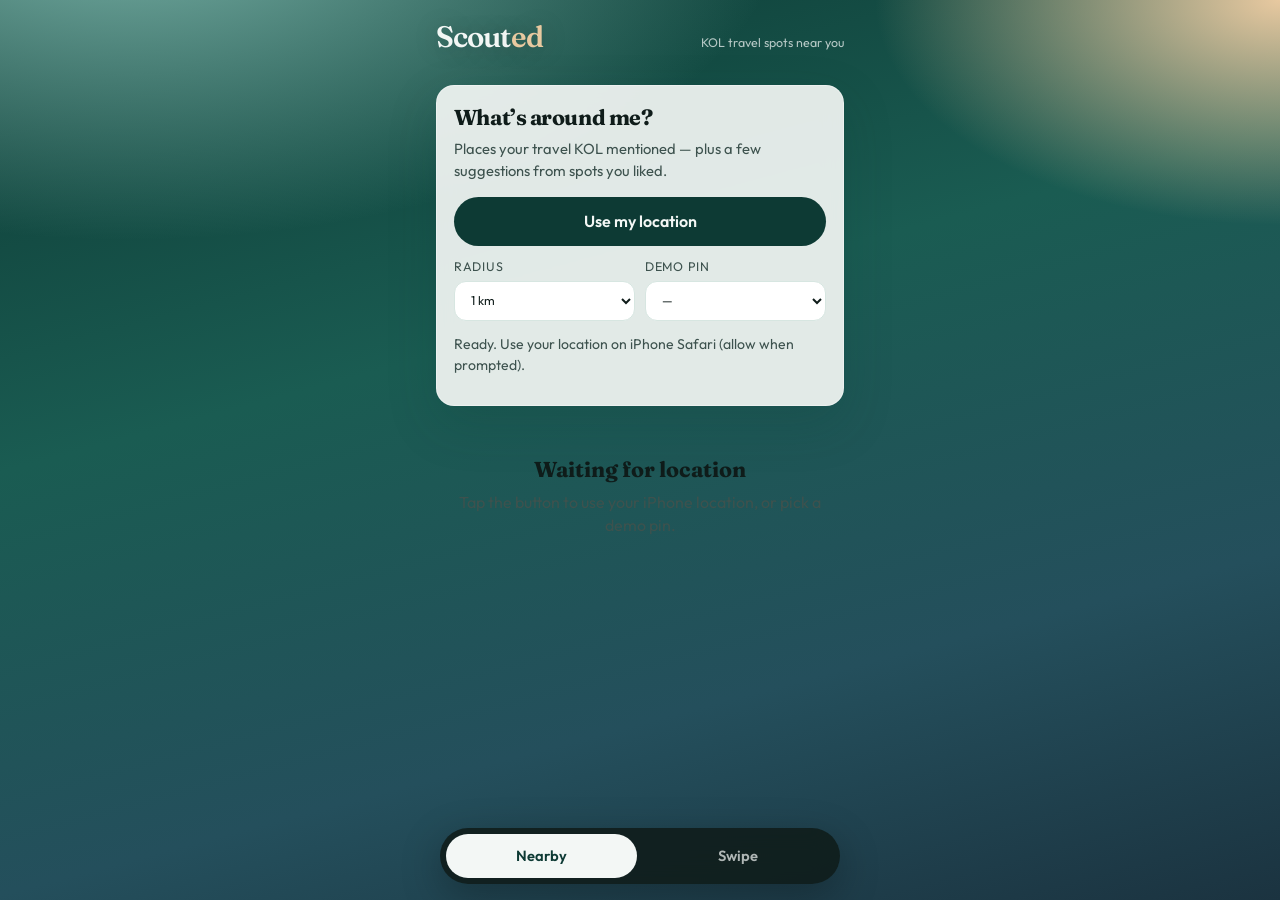
==== web/index.html @ 324a9475 "Initial Scouted travel app with Nearby, Swipe, and Hermes ingest. Ship a static mobile web UI backed" ====
<!DOCTYPE html>
<html lang="en">
  <head>
    <meta charset="utf-8" />
    <meta
      name="viewport"
      content="width=device-width, initial-scale=1, viewport-fit=cover"
    />
    <meta name="apple-mobile-web-app-capable" content="yes" />
    <meta name="theme-color" content="#0d3a34" />
    <title>Scouted — Nearby</title>
    <link rel="preconnect" href="https://fonts.googleapis.com" />
    <link rel="preconnect" href="https://fonts.gstatic.com" crossorigin />
    <link
      href="https://fonts.googleapis.com/css2?family=Fraunces:opsz,wght@9..144,500;9..144,700&family=Outfit:wght@400;600;700&display=swap"
      rel="stylesheet"
    />
    <link rel="stylesheet" href="./css/styles.css" />
  </head>
  <body>
    <div class="app">
      <header class="brand-bar">
        <div class="brand">Scout<span>ed</span></div>
        <p class="brand-sub">KOL travel spots near you</p>
      </header>

      <section class="panel">
        <h1 class="hero-line">What’s around me?</h1>
        <p class="muted">
          Places your travel KOL mentioned — plus a few suggestions from spots
          you liked.
        </p>

        <div class="controls">
          <button class="btn btn-primary" id="locate" type="button">
            Use my location
          </button>

          <div class="row">
            <label class="field">
              Radius
              <select id="radius">
                <option value="0.5">500 m</option>
                <option value="1" selected>1 km</option>
                <option value="2">2 km</option>
                <option value="5">5 km</option>
                <option value="15">15 km</option>
              </select>
            </label>
            <label class="field">
              Demo pin
              <select id="demo">
                <option value="">—</option>
                <option value="hk-central">HK Central</option>
                <option value="hk-tst">HK Tsim Sha Tsui</option>
                <option value="tokyo">Tokyo Shibuya</option>
              </select>
            </label>
          </div>
        </div>

        <p class="status" id="status"></p>
      </section>

      <div class="list" id="list" aria-live="polite"></div>
    </div>

    <nav class="nav" aria-label="Primary">
      <a class="active" href="./index.html">Nearby</a>
      <a href="./swipe.html">Swipe</a>
    </nav>

    <script type="module" src="./js/nearby.js"></script>
  </body>
</html>
---- web/css/styles.css ----
:root {
  --ink: #0f1c1a;
  --ink-soft: #3d524e;
  --foam: #f3f7f5;
  --mist: #d7e6e1;
  --sea: #1a5c52;
  --sea-deep: #0d3a34;
  --coral: #d4654a;
  --sand: #e8c9a0;
  --card: rgba(243, 247, 245, 0.92);
  --radius: 18px;
  --shadow: 0 18px 50px rgba(13, 58, 52, 0.18);
  --font-display: "Fraunces", Georgia, serif;
  --font-body: "Outfit", system-ui, sans-serif;
}

*,
*::before,
*::after {
  box-sizing: border-box;
}

html,
body {
  margin: 0;
  min-height: 100%;
}

body {
  font-family: var(--font-body);
  color: var(--ink);
  background:
    radial-gradient(1200px 600px at 10% -10%, #7eb8ad 0%, transparent 55%),
    radial-gradient(900px 500px at 100% 0%, #e8c9a0 0%, transparent 45%),
    linear-gradient(165deg, #0d3a34 0%, #1a5c52 38%, #244f5c 72%, #1b3340 100%);
  background-attachment: fixed;
  line-height: 1.45;
}

a {
  color: inherit;
  text-decoration: none;
}

.app {
  width: min(440px, 100%);
  margin: 0 auto;
  min-height: 100dvh;
  padding: 1rem 1rem 5.5rem;
  position: relative;
}

.brand-bar {
  display: flex;
  align-items: baseline;
  justify-content: space-between;
  gap: 1rem;
  margin-bottom: 1.25rem;
}

.brand {
  font-family: var(--font-display);
  font-weight: 600;
  font-size: 1.85rem;
  letter-spacing: -0.03em;
  color: var(--foam);
  text-shadow: 0 2px 24px rgba(0, 0, 0, 0.25);
}

.brand span {
  color: var(--sand);
}

.brand-sub {
  font-size: 0.78rem;
  color: rgba(243, 247, 245, 0.72);
  text-align: right;
  max-width: 9rem;
}

.panel {
  background: var(--card);
  backdrop-filter: blur(10px);
  border-radius: var(--radius);
  padding: 1rem 1.05rem;
  box-shadow: var(--shadow);
  border: 1px solid rgba(255, 255, 255, 0.35);
}

.hero-line {
  font-family: var(--font-display);
  font-size: 1.35rem;
  margin: 0 0 0.35rem;
  letter-spacing: -0.02em;
}

.muted {
  color: var(--ink-soft);
  font-size: 0.92rem;
  margin: 0;
}

.controls {
  display: grid;
  gap: 0.75rem;
  margin-top: 1rem;
}

.row {
  display: flex;
  gap: 0.6rem;
  flex-wrap: wrap;
  align-items: center;
}

label.field {
  display: grid;
  gap: 0.3rem;
  flex: 1;
  min-width: 120px;
  font-size: 0.78rem;
  color: var(--ink-soft);
  text-transform: uppercase;
  letter-spacing: 0.06em;
}

select,
input[type="number"] {
  font: inherit;
  border: 1px solid var(--mist);
  background: #fff;
  border-radius: 12px;
  padding: 0.65rem 0.75rem;
  color: var(--ink);
}

.btn {
  appearance: none;
  border: none;
  font: inherit;
  font-weight: 600;
  border-radius: 999px;
  padding: 0.8rem 1.15rem;
  cursor: pointer;
  transition: transform 0.15s ease, background 0.15s ease, opacity 0.15s ease;
}

.btn:active {
  transform: scale(0.98);
}

.btn-primary {
  background: var(--sea-deep);
  color: var(--foam);
  width: 100%;
}

.btn-primary:hover {
  background: var(--sea);
}

.btn-ghost {
  background: transparent;
  color: var(--sea-deep);
  border: 1px solid var(--mist);
}

.btn-coral {
  background: var(--coral);
  color: #fff;
}

.btn-sea {
  background: var(--sea);
  color: #fff;
}

.status {
  margin-top: 0.85rem;
  font-size: 0.88rem;
  color: var(--ink-soft);
  min-height: 1.2em;
}

.status.error {
  color: #9b2c2c;
}

.list {
  display: grid;
  gap: 0.75rem;
  margin-top: 1rem;
}

.place-card {
  background: #fff;
  border-radius: 16px;
  padding: 0.95rem 1rem;
  border: 1px solid rgba(26, 92, 82, 0.08);
  animation: rise 0.45s ease both;
}

@keyframes rise {
  from {
    opacity: 0;
    transform: translateY(10px);
  }
  to {
    opacity: 1;
    transform: none;
  }
}

.place-card h3 {
  margin: 0 0 0.25rem;
  font-family: var(--font-display);
  font-size: 1.15rem;
  letter-spacing: -0.02em;
}

.meta {
  display: flex;
  flex-wrap: wrap;
  gap: 0.4rem;
  margin: 0.45rem 0 0.55rem;
}

.chip {
  font-size: 0.72rem;
  padding: 0.22rem 0.55rem;
  border-radius: 999px;
  background: var(--mist);
  color: var(--sea-deep);
}

.chip.origin-like {
  background: #f6e2d4;
  color: #8a3b28;
}

.chip.origin-kol {
  background: #d9ebe6;
  color: var(--sea-deep);
}

.distance {
  font-weight: 700;
  color: var(--sea);
  font-size: 0.9rem;
}

.empty {
  text-align: center;
  padding: 2rem 1rem;
  color: var(--ink-soft);
}

.empty strong {
  display: block;
  font-family: var(--font-display);
  font-size: 1.35rem;
  color: var(--ink);
  margin-bottom: 0.35rem;
}

.nav {
  position: fixed;
  left: 50%;
  bottom: 1rem;
  transform: translateX(-50%);
  width: min(400px, calc(100% - 1.5rem));
  display: grid;
  grid-template-columns: 1fr 1fr;
  gap: 0.4rem;
  padding: 0.4rem;
  background: rgba(15, 28, 26, 0.88);
  backdrop-filter: blur(12px);
  border-radius: 999px;
  box-shadow: 0 12px 40px rgba(0, 0, 0, 0.28);
  z-index: 20;
}

.nav a {
  text-align: center;
  color: rgba(243, 247, 245, 0.7);
  font-weight: 600;
  font-size: 0.92rem;
  padding: 0.7rem 0.5rem;
  border-radius: 999px;
}

.nav a.active {
  background: var(--foam);
  color: var(--sea-deep);
}

/* Swipe deck */
.deck-wrap {
  margin-top: 1rem;
  min-height: 420px;
  position: relative;
}

.swipe-card {
  position: absolute;
  inset: 0;
  background: #fff;
  border-radius: 22px;
  padding: 1.25rem 1.2rem 1.4rem;
  box-shadow: var(--shadow);
  border: 1px solid rgba(255, 255, 255, 0.5);
  display: flex;
  flex-direction: column;
  gap: 0.55rem;
  touch-action: none;
  user-select: none;
  transition: box-shadow 0.2s ease;
}

.swipe-card h2 {
  font-family: var(--font-display);
  font-size: 1.7rem;
  margin: 0;
  letter-spacing: -0.03em;
}

.swipe-card .desc {
  color: var(--ink-soft);
  flex: 1;
}

.swipe-actions {
  display: grid;
  grid-template-columns: 1fr 1fr;
  gap: 0.75rem;
  margin-top: 1rem;
}

.stamp {
  position: absolute;
  top: 1.2rem;
  font-family: var(--font-display);
  font-size: 1.6rem;
  font-weight: 700;
  padding: 0.2rem 0.55rem;
  border: 3px solid;
  border-radius: 8px;
  opacity: 0;
  transform: rotate(-12deg);
  pointer-events: none;
}

.stamp.like {
  left: 1rem;
  color: var(--sea);
  border-color: var(--sea);
}

.stamp.nope {
  right: 1rem;
  color: var(--coral);
  border-color: var(--coral);
  transform: rotate(12deg);
}

.quote {
  font-size: 0.9rem;
  font-style: italic;
  color: var(--ink-soft);
  border-left: 3px solid var(--sand);
  padding-left: 0.65rem;
  margin: 0.25rem 0 0;
}

@media (prefers-reduced-motion: reduce) {
  .place-card,
  .btn,
  .swipe-card {
    animation: none;
    transition: none;
  }
}
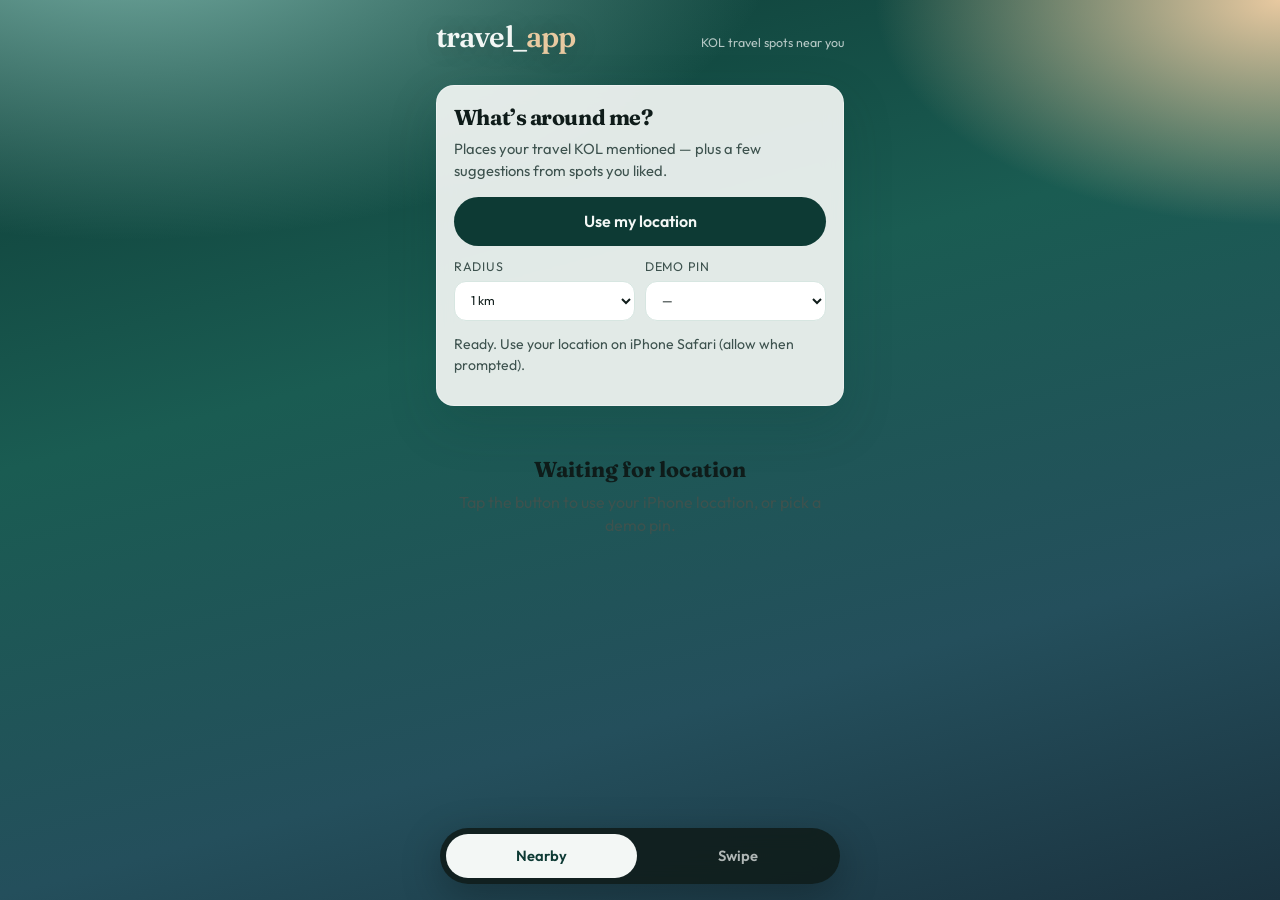
==== commit 9525356d: "Rename brand from Scouted to travel_app across UI and docs. Co-authored-by: Cursor <cursoragent@curs" ====
--- a/web/index.html
+++ b/web/index.html
@@ -8,7 +8,7 @@
     />
     <meta name="apple-mobile-web-app-capable" content="yes" />
     <meta name="theme-color" content="#0d3a34" />
-    <title>Scouted — Nearby</title>
+    <title>travel_app — Nearby</title>
     <link rel="preconnect" href="https://fonts.googleapis.com" />
     <link rel="preconnect" href="https://fonts.gstatic.com" crossorigin />
     <link
@@ -20,7 +20,7 @@
   <body>
     <div class="app">
       <header class="brand-bar">
-        <div class="brand">Scout<span>ed</span></div>
+        <div class="brand">travel_<span>app</span></div>
         <p class="brand-sub">KOL travel spots near you</p>
       </header>
 
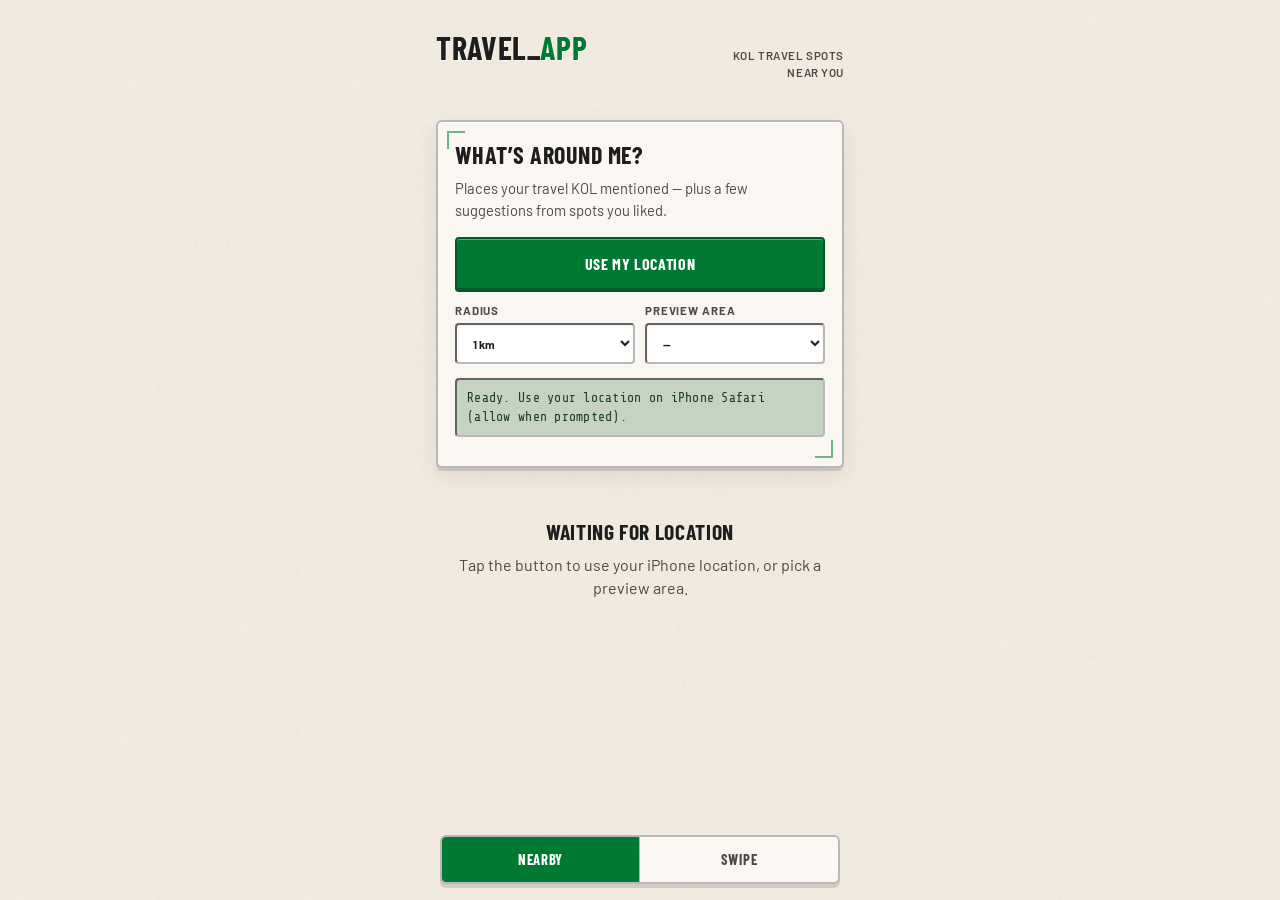
==== commit a327b7b8: "Add Preview area UX with All in area filter and Fuji-inspired UI. Rename demo pin to Preview area, f" ====
--- a/web/index.html
+++ b/web/index.html
@@ -7,12 +7,12 @@
       content="width=device-width, initial-scale=1, viewport-fit=cover"
     />
     <meta name="apple-mobile-web-app-capable" content="yes" />
-    <meta name="theme-color" content="#0d3a34" />
+    <meta name="theme-color" content="#007A33" />
     <title>travel_app — Nearby</title>
     <link rel="preconnect" href="https://fonts.googleapis.com" />
     <link rel="preconnect" href="https://fonts.gstatic.com" crossorigin />
     <link
-      href="https://fonts.googleapis.com/css2?family=Fraunces:opsz,wght@9..144,500;9..144,700&family=Outfit:wght@400;600;700&display=swap"
+      href="https://fonts.googleapis.com/css2?family=Barlow+Condensed:wght@600;700&family=Barlow:wght@400;600;700&family=Share+Tech+Mono&display=swap"
       rel="stylesheet"
     />
     <link rel="stylesheet" href="./css/styles.css" />
@@ -24,7 +24,7 @@
         <p class="brand-sub">KOL travel spots near you</p>
       </header>
 
-      <section class="panel">
+      <section class="panel viewfinder-panel">
         <h1 class="hero-line">What’s around me?</h1>
         <p class="muted">
           Places your travel KOL mentioned — plus a few suggestions from spots
@@ -40,6 +40,7 @@
             <label class="field">
               Radius
               <select id="radius">
+                <option value="all" id="radius-all" hidden>All in area</option>
                 <option value="0.5">500 m</option>
                 <option value="1" selected>1 km</option>
                 <option value="2">2 km</option>
@@ -48,18 +49,15 @@
               </select>
             </label>
             <label class="field">
-              Demo pin
+              Preview area
               <select id="demo">
                 <option value="">—</option>
-                <option value="hk-central">HK Central</option>
-                <option value="hk-tst">HK Tsim Sha Tsui</option>
-                <option value="tokyo">Tokyo Shibuya</option>
               </select>
             </label>
           </div>
         </div>
 
-        <p class="status" id="status"></p>
+        <p class="status lcd" id="status"></p>
       </section>
 
       <div class="list" id="list" aria-live="polite"></div>
--- a/web/css/styles.css
+++ b/web/css/styles.css
@@ -1,17 +1,21 @@
 :root {
-  --ink: #0f1c1a;
-  --ink-soft: #3d524e;
-  --foam: #f3f7f5;
-  --mist: #d7e6e1;
-  --sea: #1a5c52;
-  --sea-deep: #0d3a34;
-  --coral: #d4654a;
-  --sand: #e8c9a0;
-  --card: rgba(243, 247, 245, 0.92);
-  --radius: 18px;
-  --shadow: 0 18px 50px rgba(13, 58, 52, 0.18);
-  --font-display: "Fraunces", Georgia, serif;
-  --font-body: "Outfit", system-ui, sans-serif;
+  --fuji-green: #007a33;
+  --fuji-green-bright: #00a651;
+  --fuji-green-dark: #005a26;
+  --cream: #f2ebe0;
+  --plastic: #faf7f2;
+  --charcoal: #1e1e1e;
+  --ink-soft: #4a4a4a;
+  --silver: #b8b8b8;
+  --film-orange: #e8641a;
+  --lcd-bg: #c5d4c0;
+  --lcd-text: #1a3d22;
+  --card: var(--plastic);
+  --radius: 6px;
+  --shadow: 0 3px 0 rgba(0, 0, 0, 0.12), 0 8px 24px rgba(0, 0, 0, 0.08);
+  --font-display: "Barlow Condensed", "Helvetica Neue", Arial, sans-serif;
+  --font-body: "Barlow", "Helvetica Neue", Arial, sans-serif;
+  --font-lcd: "Share Tech Mono", "Courier New", monospace;
 }
 
 *,
@@ -28,13 +32,20 @@
 
 body {
   font-family: var(--font-body);
-  color: var(--ink);
-  background:
-    radial-gradient(1200px 600px at 10% -10%, #7eb8ad 0%, transparent 55%),
-    radial-gradient(900px 500px at 100% 0%, #e8c9a0 0%, transparent 45%),
-    linear-gradient(165deg, #0d3a34 0%, #1a5c52 38%, #244f5c 72%, #1b3340 100%);
-  background-attachment: fixed;
+  color: var(--charcoal);
+  background: var(--cream);
   line-height: 1.45;
+  position: relative;
+}
+
+body::before {
+  content: "";
+  position: fixed;
+  inset: 0;
+  pointer-events: none;
+  opacity: 0.04;
+  background-image: url("data:image/svg+xml,%3Csvg viewBox='0 0 200 200' xmlns='http://www.w3.org/2000/svg'%3E%3Cfilter id='n'%3E%3CfeTurbulence type='fractalNoise' baseFrequency='0.85' numOctaves='4' stitchTiles='stitch'/%3E%3C/filter%3E%3Crect width='100%25' height='100%25' filter='url(%23n)'/%3E%3C/svg%3E");
+  z-index: 0;
 }
 
 a {
@@ -48,6 +59,7 @@
   min-height: 100dvh;
   padding: 1rem 1rem 5.5rem;
   position: relative;
+  z-index: 1;
 }
 
 .brand-bar {
@@ -56,42 +68,78 @@
   justify-content: space-between;
   gap: 1rem;
   margin-bottom: 1.25rem;
+  padding: 0.5rem 0;
 }
 
 .brand {
   font-family: var(--font-display);
-  font-weight: 600;
-  font-size: 1.85rem;
-  letter-spacing: -0.03em;
-  color: var(--foam);
-  text-shadow: 0 2px 24px rgba(0, 0, 0, 0.25);
+  font-weight: 700;
+  font-size: 2rem;
+  letter-spacing: 0.02em;
+  text-transform: uppercase;
+  color: var(--charcoal);
+  text-shadow: 1px 1px 0 rgba(255, 255, 255, 0.6);
 }
 
 .brand span {
-  color: var(--sand);
+  color: var(--fuji-green);
 }
 
 .brand-sub {
-  font-size: 0.78rem;
-  color: rgba(243, 247, 245, 0.72);
+  font-size: 0.72rem;
+  color: var(--ink-soft);
   text-align: right;
   max-width: 9rem;
+  text-transform: uppercase;
+  letter-spacing: 0.05em;
+  font-weight: 600;
 }
 
 .panel {
-  background: var(--card);
-  backdrop-filter: blur(10px);
+  background: var(--plastic);
   border-radius: var(--radius);
   padding: 1rem 1.05rem;
-  box-shadow: var(--shadow);
-  border: 1px solid rgba(255, 255, 255, 0.35);
+  box-shadow:
+    inset 0 1px 0 rgba(255, 255, 255, 0.9),
+    var(--shadow);
+  border: 2px solid var(--silver);
+}
+
+.viewfinder-panel {
+  position: relative;
+}
+
+.viewfinder-panel::before,
+.viewfinder-panel::after {
+  content: "";
+  position: absolute;
+  width: 18px;
+  height: 18px;
+  border-color: var(--fuji-green);
+  border-style: solid;
+  opacity: 0.55;
+  pointer-events: none;
+}
+
+.viewfinder-panel::before {
+  top: 0.55rem;
+  left: 0.55rem;
+  border-width: 2px 0 0 2px;
+}
+
+.viewfinder-panel::after {
+  bottom: 0.55rem;
+  right: 0.55rem;
+  border-width: 0 2px 2px 0;
 }
 
 .hero-line {
   font-family: var(--font-display);
-  font-size: 1.35rem;
+  font-size: 1.5rem;
   margin: 0 0 0.35rem;
-  letter-spacing: -0.02em;
+  letter-spacing: 0.02em;
+  text-transform: uppercase;
+  color: var(--charcoal);
 }
 
 .muted {
@@ -118,72 +166,102 @@
   gap: 0.3rem;
   flex: 1;
   min-width: 120px;
-  font-size: 0.78rem;
-  color: var(--ink-soft);
-  text-transform: uppercase;
-  letter-spacing: 0.06em;
+  font-size: 0.72rem;
+  color: var(--ink-soft);
+  text-transform: uppercase;
+  letter-spacing: 0.08em;
+  font-weight: 700;
 }
 
 select,
 input[type="number"] {
   font: inherit;
-  border: 1px solid var(--mist);
+  border: 2px inset var(--silver);
   background: #fff;
-  border-radius: 12px;
+  border-radius: 4px;
   padding: 0.65rem 0.75rem;
-  color: var(--ink);
+  color: var(--charcoal);
+  box-shadow: inset 0 1px 3px rgba(0, 0, 0, 0.08);
 }
 
 .btn {
   appearance: none;
-  border: none;
+  border: 2px solid var(--fuji-green-dark);
   font: inherit;
-  font-weight: 600;
-  border-radius: 999px;
+  font-weight: 700;
+  font-family: var(--font-display);
+  text-transform: uppercase;
+  letter-spacing: 0.04em;
+  border-radius: 4px;
   padding: 0.8rem 1.15rem;
   cursor: pointer;
-  transition: transform 0.15s ease, background 0.15s ease, opacity 0.15s ease;
+  transition: transform 0.1s ease, background 0.1s ease;
+  box-shadow:
+    inset 0 1px 0 rgba(255, 255, 255, 0.35),
+    0 2px 0 var(--fuji-green-dark);
 }
 
 .btn:active {
-  transform: scale(0.98);
+  transform: translateY(1px);
+  box-shadow: inset 0 1px 2px rgba(0, 0, 0, 0.2);
 }
 
 .btn-primary {
-  background: var(--sea-deep);
-  color: var(--foam);
+  background: var(--fuji-green);
+  color: #fff;
   width: 100%;
 }
 
 .btn-primary:hover {
-  background: var(--sea);
+  background: var(--fuji-green-bright);
 }
 
 .btn-ghost {
-  background: transparent;
-  color: var(--sea-deep);
-  border: 1px solid var(--mist);
+  background: var(--cream);
+  color: var(--charcoal);
+  border-color: var(--silver);
+  box-shadow:
+    inset 0 1px 0 rgba(255, 255, 255, 0.8),
+    0 2px 0 #999;
 }
 
 .btn-coral {
-  background: var(--coral);
+  background: var(--film-orange);
   color: #fff;
+  border-color: #b84a12;
+  box-shadow:
+    inset 0 1px 0 rgba(255, 255, 255, 0.3),
+    0 2px 0 #b84a12;
 }
 
 .btn-sea {
-  background: var(--sea);
+  background: var(--fuji-green);
   color: #fff;
+  border-color: var(--fuji-green-dark);
+  box-shadow:
+    inset 0 1px 0 rgba(255, 255, 255, 0.35),
+    0 2px 0 var(--fuji-green-dark);
 }
 
 .status {
   margin-top: 0.85rem;
-  font-size: 0.88rem;
-  color: var(--ink-soft);
+  font-size: 0.82rem;
+  color: var(--lcd-text);
   min-height: 1.2em;
+}
+
+.status.lcd {
+  font-family: var(--font-lcd);
+  background: var(--lcd-bg);
+  border: 2px inset var(--silver);
+  border-radius: 4px;
+  padding: 0.55rem 0.65rem;
+  letter-spacing: 0.02em;
 }
 
 .status.error {
   color: #9b2c2c;
+  background: #f8e0e0;
 }
 
 .list {
@@ -194,10 +272,38 @@
 
 .place-card {
   background: #fff;
-  border-radius: 16px;
-  padding: 0.95rem 1rem;
-  border: 1px solid rgba(26, 92, 82, 0.08);
+  border-radius: 4px;
+  padding: 0.95rem 1rem 1.1rem;
+  border: 2px solid var(--silver);
+  border-bottom-width: 6px;
+  box-shadow:
+    inset 0 1px 0 rgba(255, 255, 255, 0.9),
+    0 2px 0 rgba(0, 0, 0, 0.06);
   animation: rise 0.45s ease both;
+  position: relative;
+}
+
+.place-card::before,
+.place-card::after {
+  content: "";
+  position: absolute;
+  width: 10px;
+  height: 10px;
+  border-color: var(--fuji-green);
+  border-style: solid;
+  opacity: 0.35;
+}
+
+.place-card::before {
+  top: 0.4rem;
+  left: 0.4rem;
+  border-width: 2px 0 0 2px;
+}
+
+.place-card::after {
+  top: 0.4rem;
+  right: 0.4rem;
+  border-width: 2px 2px 0 0;
 }
 
 @keyframes rise {
@@ -214,8 +320,9 @@
 .place-card h3 {
   margin: 0 0 0.25rem;
   font-family: var(--font-display);
-  font-size: 1.15rem;
-  letter-spacing: -0.02em;
+  font-size: 1.2rem;
+  letter-spacing: 0.02em;
+  text-transform: uppercase;
 }
 
 .meta {
@@ -226,27 +333,34 @@
 }
 
 .chip {
-  font-size: 0.72rem;
-  padding: 0.22rem 0.55rem;
-  border-radius: 999px;
-  background: var(--mist);
-  color: var(--sea-deep);
+  font-size: 0.68rem;
+  padding: 0.22rem 0.5rem;
+  border-radius: 3px;
+  background: var(--lcd-bg);
+  color: var(--fuji-green-dark);
+  font-weight: 600;
+  text-transform: uppercase;
+  letter-spacing: 0.04em;
+  border: 1px solid rgba(0, 122, 51, 0.2);
 }
 
 .chip.origin-like {
-  background: #f6e2d4;
+  background: #fde8d8;
   color: #8a3b28;
+  border-color: rgba(232, 100, 26, 0.3);
 }
 
 .chip.origin-kol {
-  background: #d9ebe6;
-  color: var(--sea-deep);
+  background: #d4ead9;
+  color: var(--fuji-green-dark);
+  border-color: rgba(0, 122, 51, 0.25);
 }
 
 .distance {
-  font-weight: 700;
-  color: var(--sea);
-  font-size: 0.9rem;
+  font-family: var(--font-lcd);
+  font-weight: 400;
+  color: var(--fuji-green);
+  font-size: 0.85rem;
 }
 
 .empty {
@@ -259,8 +373,10 @@
   display: block;
   font-family: var(--font-display);
   font-size: 1.35rem;
-  color: var(--ink);
+  color: var(--charcoal);
   margin-bottom: 0.35rem;
+  text-transform: uppercase;
+  letter-spacing: 0.03em;
 }
 
 .nav {
@@ -271,27 +387,37 @@
   width: min(400px, calc(100% - 1.5rem));
   display: grid;
   grid-template-columns: 1fr 1fr;
-  gap: 0.4rem;
-  padding: 0.4rem;
-  background: rgba(15, 28, 26, 0.88);
-  backdrop-filter: blur(12px);
-  border-radius: 999px;
-  box-shadow: 0 12px 40px rgba(0, 0, 0, 0.28);
+  gap: 0;
+  padding: 0;
+  background: var(--plastic);
+  border: 2px solid var(--silver);
+  border-radius: 6px;
+  box-shadow:
+    inset 0 1px 0 rgba(255, 255, 255, 0.9),
+    0 4px 0 rgba(0, 0, 0, 0.12);
   z-index: 20;
+  overflow: hidden;
 }
 
 .nav a {
   text-align: center;
-  color: rgba(243, 247, 245, 0.7);
-  font-weight: 600;
+  color: var(--ink-soft);
+  font-family: var(--font-display);
+  font-weight: 700;
   font-size: 0.92rem;
-  padding: 0.7rem 0.5rem;
-  border-radius: 999px;
+  text-transform: uppercase;
+  letter-spacing: 0.05em;
+  padding: 0.75rem 0.5rem;
+  border-right: 1px solid var(--silver);
+}
+
+.nav a:last-child {
+  border-right: none;
 }
 
 .nav a.active {
-  background: var(--foam);
-  color: var(--sea-deep);
+  background: var(--fuji-green);
+  color: #fff;
 }
 
 /* Swipe deck */
@@ -305,23 +431,26 @@
   position: absolute;
   inset: 0;
   background: #fff;
-  border-radius: 22px;
+  border-radius: 4px;
   padding: 1.25rem 1.2rem 1.4rem;
-  box-shadow: var(--shadow);
-  border: 1px solid rgba(255, 255, 255, 0.5);
+  box-shadow:
+    inset 0 1px 0 rgba(255, 255, 255, 0.9),
+    var(--shadow);
+  border: 2px solid var(--silver);
+  border-bottom-width: 8px;
   display: flex;
   flex-direction: column;
   gap: 0.55rem;
   touch-action: none;
   user-select: none;
-  transition: box-shadow 0.2s ease;
 }
 
 .swipe-card h2 {
   font-family: var(--font-display);
-  font-size: 1.7rem;
+  font-size: 1.75rem;
   margin: 0;
-  letter-spacing: -0.03em;
+  letter-spacing: 0.02em;
+  text-transform: uppercase;
 }
 
 .swipe-card .desc {
@@ -343,23 +472,25 @@
   font-size: 1.6rem;
   font-weight: 700;
   padding: 0.2rem 0.55rem;
-  border: 3px solid;
-  border-radius: 8px;
+  border: 4px solid;
+  border-radius: 4px;
   opacity: 0;
   transform: rotate(-12deg);
   pointer-events: none;
+  text-transform: uppercase;
+  letter-spacing: 0.05em;
 }
 
 .stamp.like {
   left: 1rem;
-  color: var(--sea);
-  border-color: var(--sea);
+  color: var(--fuji-green);
+  border-color: var(--fuji-green);
 }
 
 .stamp.nope {
   right: 1rem;
-  color: var(--coral);
-  border-color: var(--coral);
+  color: var(--film-orange);
+  border-color: var(--film-orange);
   transform: rotate(12deg);
 }
 
@@ -367,7 +498,7 @@
   font-size: 0.9rem;
   font-style: italic;
   color: var(--ink-soft);
-  border-left: 3px solid var(--sand);
+  border-left: 4px solid var(--fuji-green);
   padding-left: 0.65rem;
   margin: 0.25rem 0 0;
 }
